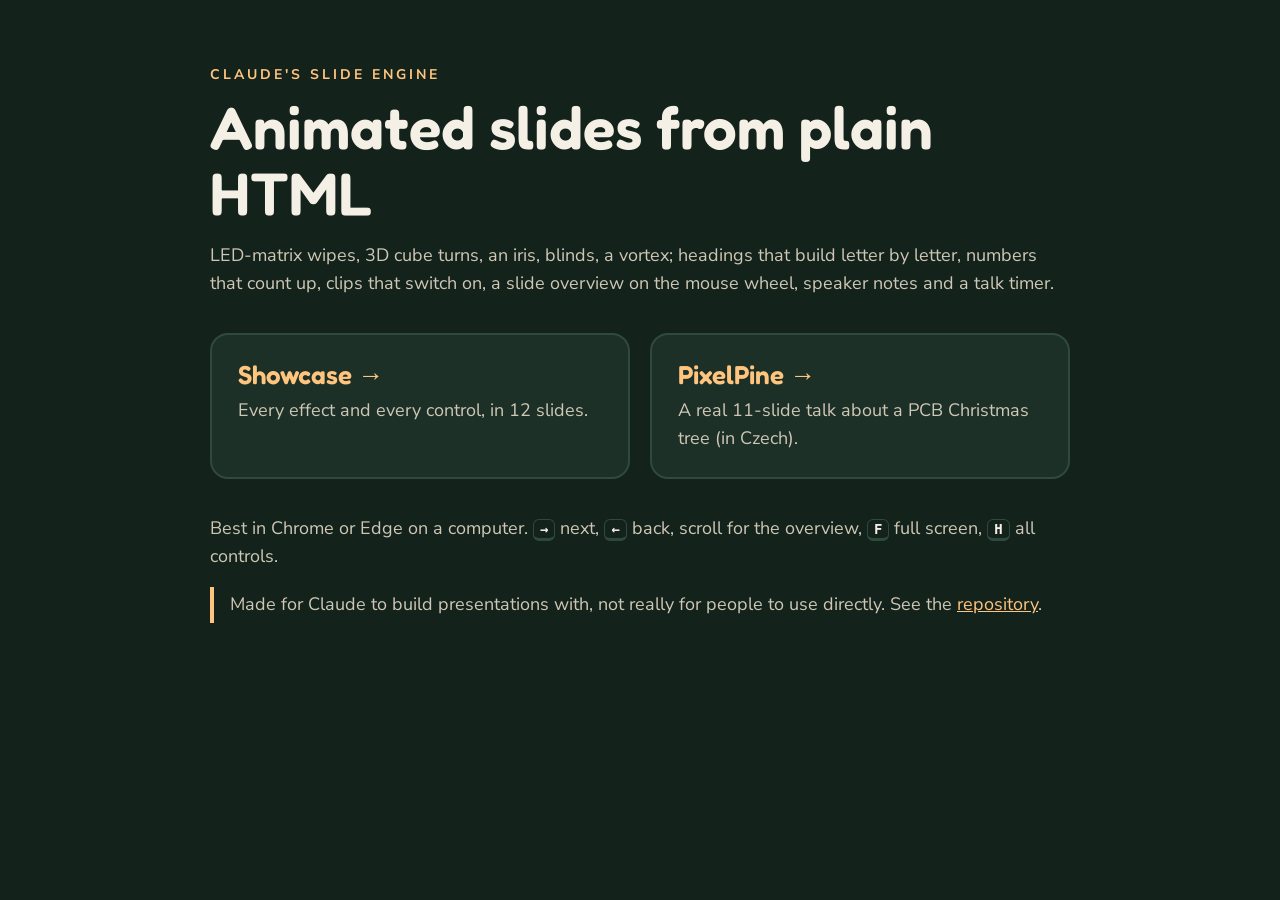
==== index.html @ ccc9bb26 "Claude's Slide Engine: animated HTML decks for Claude to build Engine (engine.js/css), single-file p" ====
<!doctype html>
<html lang="en">
<head>
<meta charset="utf-8">
<meta name="viewport" content="width=device-width, initial-scale=1">
<title>Claude's Slide Engine</title>
<link rel="stylesheet" href="https://fonts.googleapis.com/css2?family=Fredoka:wght@600&family=Nunito+Sans:wght@400;700&display=swap">
<style>
  :root { --bg: #13221b; --fg: #f5f0e6; --muted: #cfc7b6; --card: #1c3027; --line: #2f4a3d; --accent: #ffc47d; }
  * { box-sizing: border-box; }
  body { margin: 0; min-height: 100vh; background: var(--bg); color: var(--fg); font: 18px/1.55 'Nunito Sans', Arial, sans-serif;
    display: flex; justify-content: center; padding: 64px 16px; }
  main { max-width: 860px; width: 100%; }
  h1 { font: 600 clamp(36px, 7vw, 60px)/1.1 Fredoka, Arial, sans-serif; margin: 0 0 16px; }
  .kicker { color: var(--accent); font-weight: 700; letter-spacing: 3px; text-transform: uppercase; font-size: 14px; margin: 0 0 8px; }
  p { color: var(--muted); margin: 0 0 16px; }
  .cards { display: grid; grid-template-columns: repeat(auto-fit, minmax(260px, 1fr)); gap: 20px; margin: 36px 0; }
  a.card { display: block; background: var(--card); border: 2px solid var(--line); border-radius: 18px; padding: 24px 26px; color: var(--fg);
    text-decoration: none; transition: border-color .2s, transform .2s; }
  a.card:hover { border-color: var(--accent); transform: translateY(-3px); }
  a.card b { display: block; font: 600 26px Fredoka, Arial, sans-serif; color: var(--accent); margin-bottom: 6px; }
  a.card span { color: var(--muted); }
  .note { border-left: 4px solid var(--accent); padding: 4px 0 4px 16px; }
  a { color: var(--accent); }
  kbd { font: 700 14px Consolas, monospace; border: 1px solid var(--line); border-bottom-width: 3px; border-radius: 6px; padding: 1px 6px; color: var(--fg); }
</style>
</head>
<body>
<main>
  <p class="kicker">Claude's Slide Engine</p>
  <h1>Animated slides from plain HTML</h1>
  <p>LED-matrix wipes, 3D cube turns, an iris, blinds, a vortex; headings that build letter by letter, numbers that count
    up, clips that switch on, a slide overview on the mouse wheel, speaker notes and a talk timer.</p>
  <div class="cards">
    <a class="card" href="demo/showcase/deck.html"><b>Showcase →</b><span>Every effect and every control, in 12 slides.</span></a>
    <a class="card" href="demo/PixelPine-demo/deck.html"><b>PixelPine →</b><span>A real 11-slide talk about a PCB Christmas tree (in Czech).</span></a>
  </div>
  <p>Best in Chrome or Edge on a computer. <kbd>→</kbd> next, <kbd>←</kbd> back, scroll for the overview, <kbd>F</kbd> full screen,
    <kbd>H</kbd> all controls.</p>
  <p class="note">Made for Claude to build presentations with, not really for people to use directly.
    See the <a href="https://github.com/machmar/ClaudesSlideEngine">repository</a>.</p>
</main>
</body>
</html>
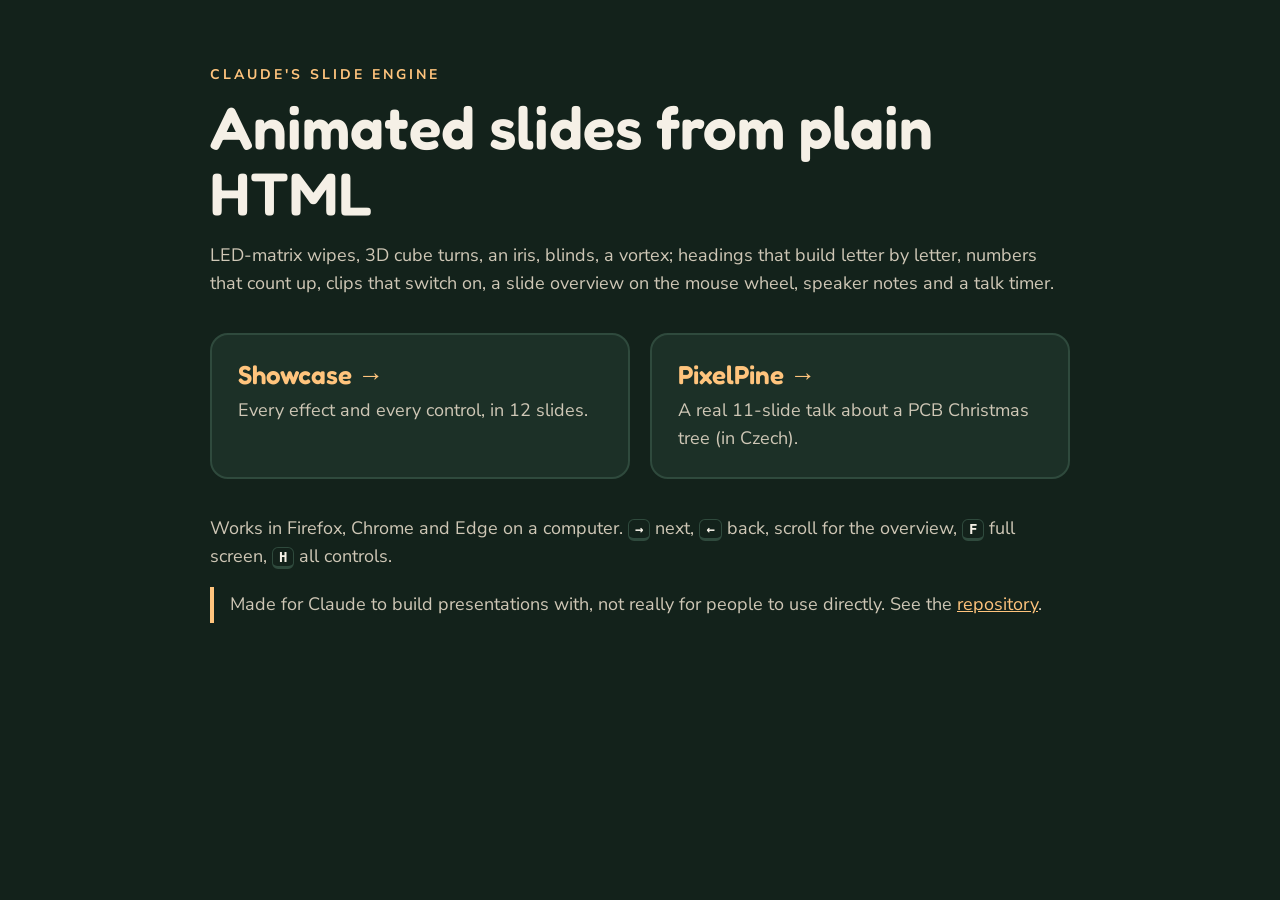
==== commit 28afd25f: "Docs: Firefox is supported (it's what the author presents with) Co-Authored-By: Claude Opus 5.5 <nor" ====
--- a/index.html
+++ b/index.html
@@ -35,7 +35,7 @@
     <a class="card" href="demo/showcase/deck.html"><b>Showcase →</b><span>Every effect and every control, in 12 slides.</span></a>
     <a class="card" href="demo/PixelPine-demo/deck.html"><b>PixelPine →</b><span>A real 11-slide talk about a PCB Christmas tree (in Czech).</span></a>
   </div>
-  <p>Best in Chrome or Edge on a computer. <kbd>→</kbd> next, <kbd>←</kbd> back, scroll for the overview, <kbd>F</kbd> full screen,
+  <p>Works in Firefox, Chrome and Edge on a computer. <kbd>→</kbd> next, <kbd>←</kbd> back, scroll for the overview, <kbd>F</kbd> full screen,
     <kbd>H</kbd> all controls.</p>
   <p class="note">Made for Claude to build presentations with, not really for people to use directly.
     See the <a href="https://github.com/machmar/ClaudesSlideEngine">repository</a>.</p>
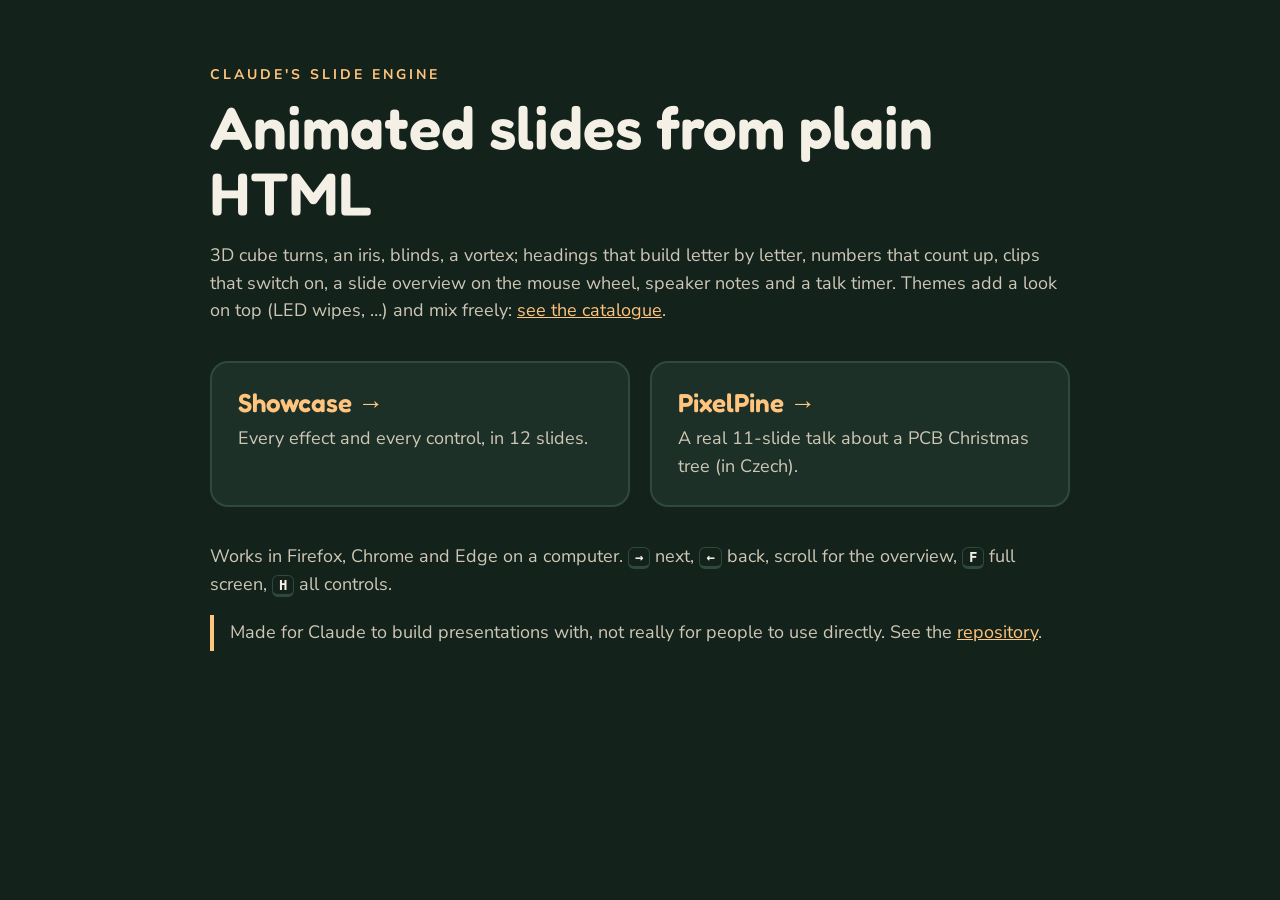
==== commit f5f150af: "Theme system: neutral core, themes/ with catalogue, pixelpine theme - engine.js: theme API (window.s" ====
--- a/index.html
+++ b/index.html
@@ -29,8 +29,9 @@
 <main>
   <p class="kicker">Claude's Slide Engine</p>
   <h1>Animated slides from plain HTML</h1>
-  <p>LED-matrix wipes, 3D cube turns, an iris, blinds, a vortex; headings that build letter by letter, numbers that count
-    up, clips that switch on, a slide overview on the mouse wheel, speaker notes and a talk timer.</p>
+  <p>3D cube turns, an iris, blinds, a vortex; headings that build letter by letter, numbers that count up, clips that
+    switch on, a slide overview on the mouse wheel, speaker notes and a talk timer. Themes add a look on top (LED wipes,
+    …) and mix freely: <a href="https://github.com/machmar/ClaudesSlideEngine/tree/main/themes">see the catalogue</a>.</p>
   <div class="cards">
     <a class="card" href="demo/showcase/deck.html"><b>Showcase →</b><span>Every effect and every control, in 12 slides.</span></a>
     <a class="card" href="demo/PixelPine-demo/deck.html"><b>PixelPine →</b><span>A real 11-slide talk about a PCB Christmas tree (in Czech).</span></a>
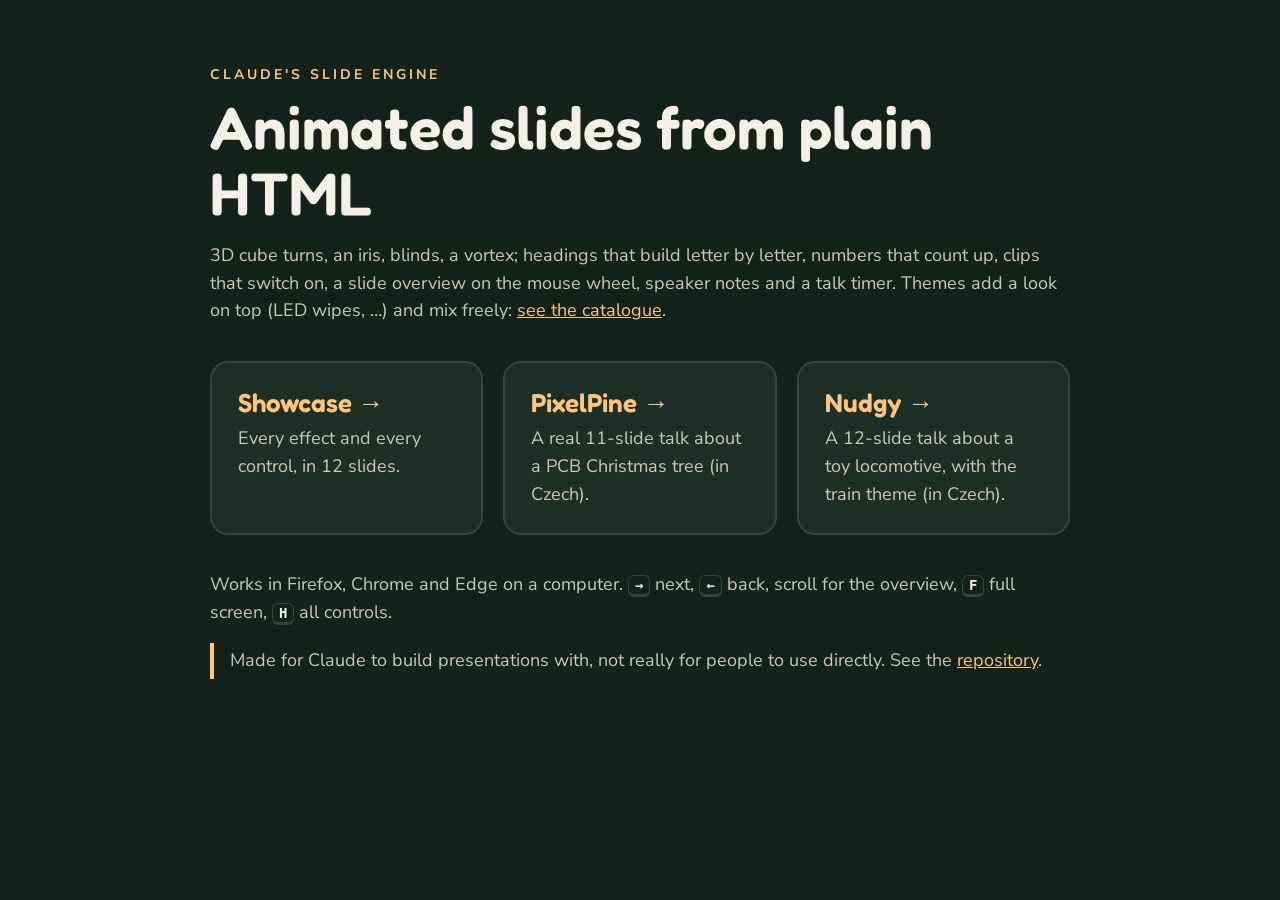
==== commit 2d219f37: "Add the train theme and the Nudgy talk as its demo - themes/train: transitions train, track, steam, " ====
--- a/index.html
+++ b/index.html
@@ -35,6 +35,7 @@
   <div class="cards">
     <a class="card" href="demo/showcase/deck.html"><b>Showcase →</b><span>Every effect and every control, in 12 slides.</span></a>
     <a class="card" href="demo/PixelPine-demo/deck.html"><b>PixelPine →</b><span>A real 11-slide talk about a PCB Christmas tree (in Czech).</span></a>
+    <a class="card" href="demo/Nudgy-demo/deck.html"><b>Nudgy →</b><span>A 12-slide talk about a toy locomotive, with the train theme (in Czech).</span></a>
   </div>
   <p>Works in Firefox, Chrome and Edge on a computer. <kbd>→</kbd> next, <kbd>←</kbd> back, scroll for the overview, <kbd>F</kbd> full screen,
     <kbd>H</kbd> all controls.</p>
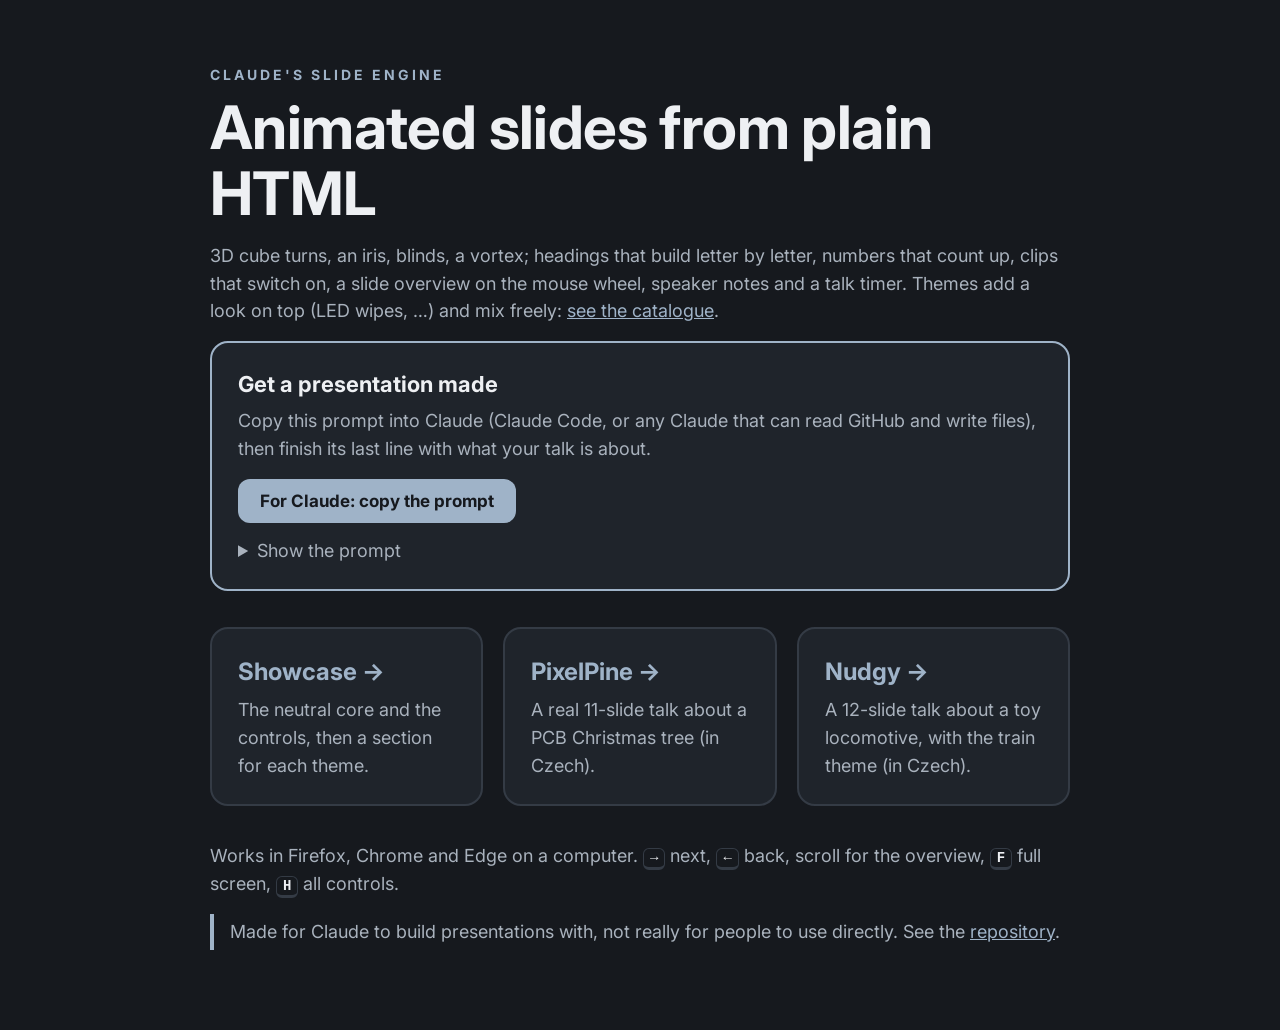
==== commit 0b794754: ""For Claude" button: copy a starting prompt from the landing page - index.html: a "Get a presentatio" ====
--- a/index.html
+++ b/index.html
@@ -4,25 +4,39 @@
 <meta charset="utf-8">
 <meta name="viewport" content="width=device-width, initial-scale=1">
 <title>Claude's Slide Engine</title>
-<link rel="stylesheet" href="https://fonts.googleapis.com/css2?family=Fredoka:wght@600&family=Nunito+Sans:wght@400;700&display=swap">
+<link rel="stylesheet" href="https://fonts.googleapis.com/css2?family=Inter:wght@400;600;700&display=swap">
 <style>
-  :root { --bg: #13221b; --fg: #f5f0e6; --muted: #cfc7b6; --card: #1c3027; --line: #2f4a3d; --accent: #ffc47d; }
+  :root { --bg: #16191e; --fg: #eef0f3; --muted: #a9b2bd; --card: #1f242b; --line: #343b45; --accent: #9fb3c8; --ok: #8fd19e; }
   * { box-sizing: border-box; }
-  body { margin: 0; min-height: 100vh; background: var(--bg); color: var(--fg); font: 18px/1.55 'Nunito Sans', Arial, sans-serif;
+  body { margin: 0; min-height: 100vh; background: var(--bg); color: var(--fg); font: 18px/1.55 Inter, Arial, sans-serif;
     display: flex; justify-content: center; padding: 64px 16px; }
   main { max-width: 860px; width: 100%; }
-  h1 { font: 600 clamp(36px, 7vw, 60px)/1.1 Fredoka, Arial, sans-serif; margin: 0 0 16px; }
+  h1 { font: 700 clamp(36px, 7vw, 60px)/1.1 Inter, Arial, sans-serif; letter-spacing: -.01em; margin: 0 0 16px; }
   .kicker { color: var(--accent); font-weight: 700; letter-spacing: 3px; text-transform: uppercase; font-size: 14px; margin: 0 0 8px; }
   p { color: var(--muted); margin: 0 0 16px; }
-  .cards { display: grid; grid-template-columns: repeat(auto-fit, minmax(260px, 1fr)); gap: 20px; margin: 36px 0; }
+  .cards { display: grid; grid-template-columns: repeat(auto-fit, minmax(240px, 1fr)); gap: 20px; margin: 36px 0; }
   a.card { display: block; background: var(--card); border: 2px solid var(--line); border-radius: 18px; padding: 24px 26px; color: var(--fg);
     text-decoration: none; transition: border-color .2s, transform .2s; }
   a.card:hover { border-color: var(--accent); transform: translateY(-3px); }
-  a.card b { display: block; font: 600 26px Fredoka, Arial, sans-serif; color: var(--accent); margin-bottom: 6px; }
+  a.card b { display: block; font-size: 24px; color: var(--accent); margin-bottom: 6px; }
   a.card span { color: var(--muted); }
   .note { border-left: 4px solid var(--accent); padding: 4px 0 4px 16px; }
   a { color: var(--accent); }
   kbd { font: 700 14px Consolas, monospace; border: 1px solid var(--line); border-bottom-width: 3px; border-radius: 6px; padding: 1px 6px; color: var(--fg); }
+
+  /* "For Claude": copies the starting prompt */
+  .claude { background: var(--card); border: 2px solid var(--accent); border-radius: 18px; padding: 24px 26px; margin: 0 0 36px; }
+  .claude h2 { font-size: 22px; margin: 0 0 6px; }
+  .claude .row { display: flex; flex-wrap: wrap; align-items: center; gap: 12px 16px; margin-top: 14px; }
+  .claude button { font: 700 17px Inter, Arial, sans-serif; color: var(--bg); background: var(--accent); border: 0; border-radius: 12px;
+    padding: 12px 22px; cursor: pointer; }
+  .claude button:hover { filter: brightness(1.1); }
+  .claude button:focus-visible { outline: 3px solid var(--fg); outline-offset: 2px; }
+  .claude .done { color: var(--ok); font-weight: 600; min-height: 1.5em; }
+  details { margin-top: 14px; }
+  summary { cursor: pointer; color: var(--muted); }
+  #prompt { white-space: pre-wrap; font: 14px/1.55 Consolas, 'Courier New', monospace; color: var(--fg); background: var(--bg);
+    border: 1px solid var(--line); border-radius: 12px; padding: 16px 18px; margin: 10px 0 0; overflow-x: auto; }
 </style>
 </head>
 <body>
@@ -32,8 +46,34 @@
   <p>3D cube turns, an iris, blinds, a vortex; headings that build letter by letter, numbers that count up, clips that
     switch on, a slide overview on the mouse wheel, speaker notes and a talk timer. Themes add a look on top (LED wipes,
     …) and mix freely: <a href="https://github.com/machmar/ClaudesSlideEngine/tree/main/themes">see the catalogue</a>.</p>
+
+  <section class="claude" aria-labelledby="fc">
+    <h2 id="fc">Get a presentation made</h2>
+    <p>Copy this prompt into Claude (Claude Code, or any Claude that can read GitHub and write files), then finish its
+      last line with what your talk is about.</p>
+    <div class="row">
+      <button type="button" id="copy">For Claude: copy the prompt</button>
+      <span class="done" id="done" role="status" aria-live="polite"></span>
+    </div>
+    <details>
+      <summary>Show the prompt</summary>
+<pre id="prompt">Make me a presentation with Claude's Slide Engine: https://github.com/machmar/ClaudesSlideEngine
+
+1. Get the repository (clone or download it next to my material) and read its CLAUDE.md first. Follow it step by step.
+2. If I don't say it below, ask me how long the talk is, who it is for and in which language it should be.
+3. Use only real material: the files, pictures and numbers I give you or point you to. Never invent images, numbers or quotes.
+4. Before writing slides, show me an outline with one line per slide and wait for my OK.
+5. Look in RECIPES.md for how each kind of slide was solved before, and in themes/README.md for the themes that exist.
+6. Make a theme for this presentation, built from its subject, and mix in existing themes where they fit.
+7. Check every slide in a browser, run tools/check-deck.js, then build one HTML file with build.py and tell me where it is.
+8. At the end, add what you solved in a new way to RECIPES.md. If the theme is different enough from the existing ones, offer to send it to the repository as a pull request.
+
+The presentation is about: </pre>
+    </details>
+  </section>
+
   <div class="cards">
-    <a class="card" href="demo/showcase/deck.html"><b>Showcase →</b><span>Every effect and every control, in 12 slides.</span></a>
+    <a class="card" href="demo/showcase/deck.html"><b>Showcase →</b><span>The neutral core and the controls, then a section for each theme.</span></a>
     <a class="card" href="demo/PixelPine-demo/deck.html"><b>PixelPine →</b><span>A real 11-slide talk about a PCB Christmas tree (in Czech).</span></a>
     <a class="card" href="demo/Nudgy-demo/deck.html"><b>Nudgy →</b><span>A 12-slide talk about a toy locomotive, with the train theme (in Czech).</span></a>
   </div>
@@ -42,5 +82,19 @@
   <p class="note">Made for Claude to build presentations with, not really for people to use directly.
     See the <a href="https://github.com/machmar/ClaudesSlideEngine">repository</a>.</p>
 </main>
+<script>
+  const btn = document.getElementById('copy'), done = document.getElementById('done'), text = document.getElementById('prompt').textContent;
+  btn.addEventListener('click', async () => {
+    let ok = false;
+    try { await navigator.clipboard.writeText(text); ok = true; } catch (e) {
+      const t = document.createElement('textarea'); t.value = text; t.style.position = 'fixed'; t.style.opacity = '0';
+      document.body.appendChild(t); t.select();
+      try { ok = document.execCommand('copy'); } catch (e2) {}
+      t.remove();
+    }
+    done.textContent = ok ? 'Copied. Paste it into Claude and finish the last line.' : 'Copy failed: open "Show the prompt" and copy it by hand.';
+    if (!ok) document.querySelector('details').open = true;
+  });
+</script>
 </body>
 </html>
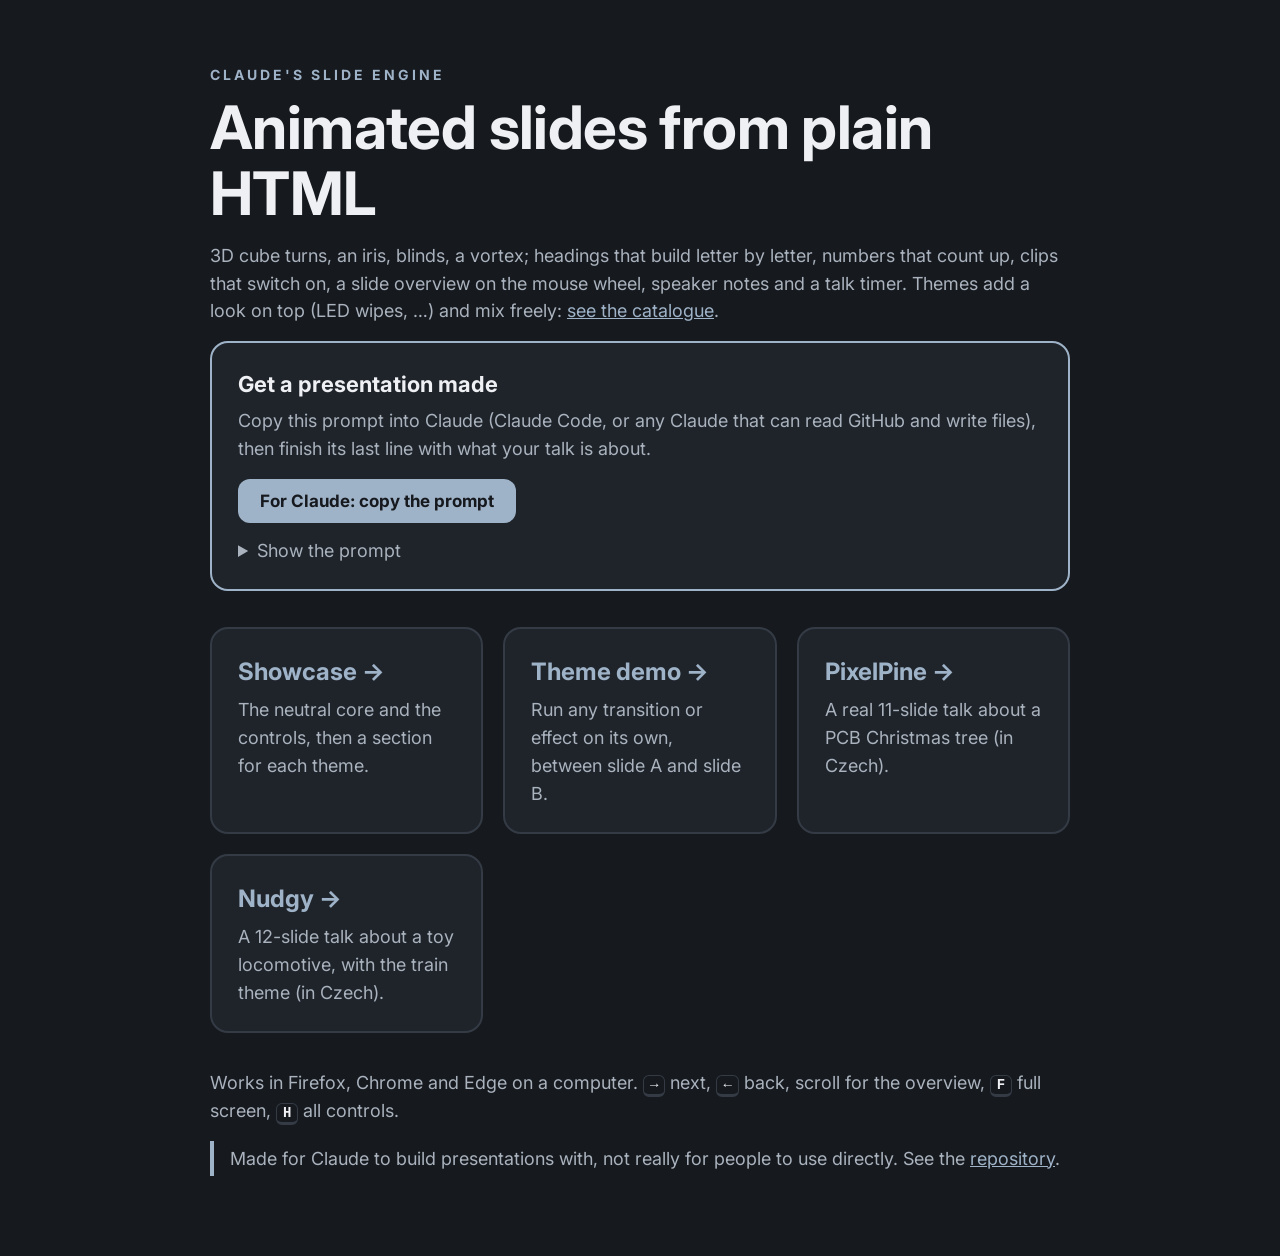
==== commit d8511b9f: "Theme demo: run any transition or effect between slide A and slide B - themes/demo.html: a list of e" ====
--- a/index.html
+++ b/index.html
@@ -74,6 +74,7 @@
 
   <div class="cards">
     <a class="card" href="demo/showcase/deck.html"><b>Showcase →</b><span>The neutral core and the controls, then a section for each theme.</span></a>
+    <a class="card" href="themes/demo.html"><b>Theme demo →</b><span>Run any transition or effect on its own, between slide A and slide B.</span></a>
     <a class="card" href="demo/PixelPine-demo/deck.html"><b>PixelPine →</b><span>A real 11-slide talk about a PCB Christmas tree (in Czech).</span></a>
     <a class="card" href="demo/Nudgy-demo/deck.html"><b>Nudgy →</b><span>A 12-slide talk about a toy locomotive, with the train theme (in Czech).</span></a>
   </div>
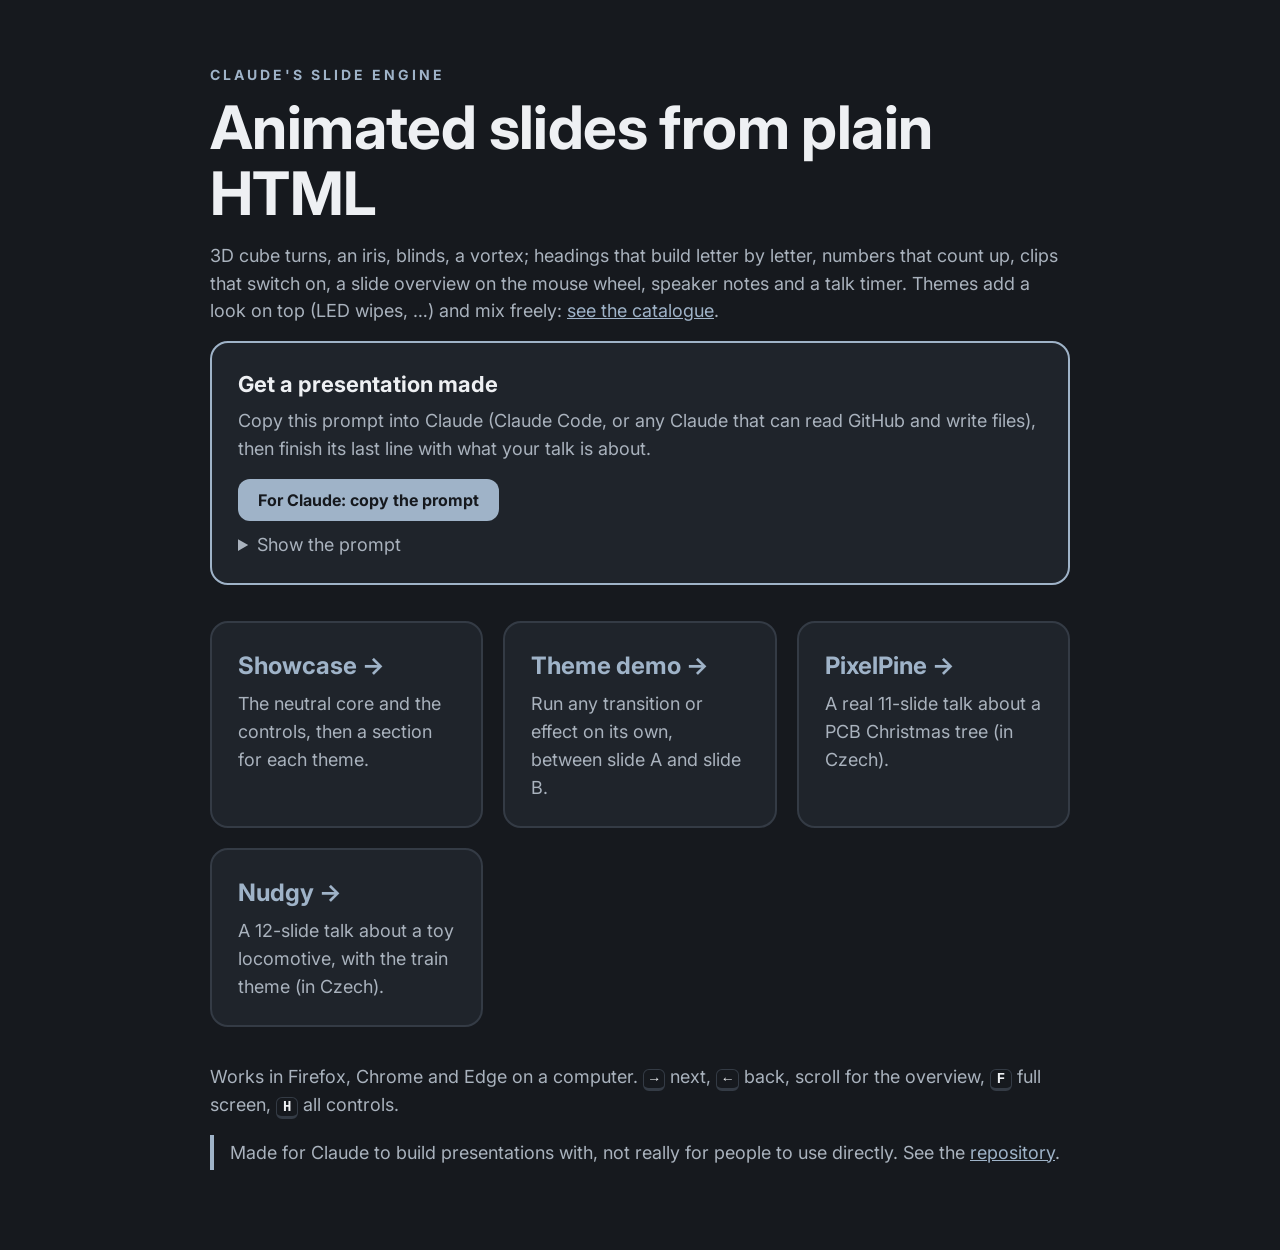
==== commit 36feb25c: ""For Claude" button on the theme demo too, from one shared script for-claude.js holds the prompt and" ====
--- a/index.html
+++ b/index.html
@@ -27,16 +27,7 @@
   /* "For Claude": copies the starting prompt */
   .claude { background: var(--card); border: 2px solid var(--accent); border-radius: 18px; padding: 24px 26px; margin: 0 0 36px; }
   .claude h2 { font-size: 22px; margin: 0 0 6px; }
-  .claude .row { display: flex; flex-wrap: wrap; align-items: center; gap: 12px 16px; margin-top: 14px; }
-  .claude button { font: 700 17px Inter, Arial, sans-serif; color: var(--bg); background: var(--accent); border: 0; border-radius: 12px;
-    padding: 12px 22px; cursor: pointer; }
-  .claude button:hover { filter: brightness(1.1); }
-  .claude button:focus-visible { outline: 3px solid var(--fg); outline-offset: 2px; }
-  .claude .done { color: var(--ok); font-weight: 600; min-height: 1.5em; }
-  details { margin-top: 14px; }
-  summary { cursor: pointer; color: var(--muted); }
-  #prompt { white-space: pre-wrap; font: 14px/1.55 Consolas, 'Courier New', monospace; color: var(--fg); background: var(--bg);
-    border: 1px solid var(--line); border-radius: 12px; padding: 16px 18px; margin: 10px 0 0; overflow-x: auto; }
+  .claude [data-for-claude] { margin-top: 14px; }
 </style>
 </head>
 <body>
@@ -51,25 +42,7 @@
     <h2 id="fc">Get a presentation made</h2>
     <p>Copy this prompt into Claude (Claude Code, or any Claude that can read GitHub and write files), then finish its
       last line with what your talk is about.</p>
-    <div class="row">
-      <button type="button" id="copy">For Claude: copy the prompt</button>
-      <span class="done" id="done" role="status" aria-live="polite"></span>
-    </div>
-    <details>
-      <summary>Show the prompt</summary>
-<pre id="prompt">Make me a presentation with Claude's Slide Engine: https://github.com/machmar/ClaudesSlideEngine
-
-1. Get the repository (clone or download it next to my material) and read its CLAUDE.md first. Follow it step by step.
-2. If I don't say it below, ask me how long the talk is, who it is for and in which language it should be.
-3. Use only real material: the files, pictures and numbers I give you or point you to. Never invent images, numbers or quotes.
-4. Before writing slides, show me an outline with one line per slide and wait for my OK.
-5. Look in RECIPES.md for how each kind of slide was solved before, and in themes/README.md for the themes that exist.
-6. Make a theme for this presentation, built from its subject, and mix in existing themes where they fit.
-7. Check every slide in a browser, run tools/check-deck.js, then build one HTML file with build.py and tell me where it is.
-8. At the end, add what you solved in a new way to RECIPES.md. If the theme is different enough from the existing ones, offer to send it to the repository as a pull request.
-
-The presentation is about: </pre>
-    </details>
+    <div data-for-claude></div>
   </section>
 
   <div class="cards">
@@ -83,19 +56,6 @@
   <p class="note">Made for Claude to build presentations with, not really for people to use directly.
     See the <a href="https://github.com/machmar/ClaudesSlideEngine">repository</a>.</p>
 </main>
-<script>
-  const btn = document.getElementById('copy'), done = document.getElementById('done'), text = document.getElementById('prompt').textContent;
-  btn.addEventListener('click', async () => {
-    let ok = false;
-    try { await navigator.clipboard.writeText(text); ok = true; } catch (e) {
-      const t = document.createElement('textarea'); t.value = text; t.style.position = 'fixed'; t.style.opacity = '0';
-      document.body.appendChild(t); t.select();
-      try { ok = document.execCommand('copy'); } catch (e2) {}
-      t.remove();
-    }
-    done.textContent = ok ? 'Copied. Paste it into Claude and finish the last line.' : 'Copy failed: open "Show the prompt" and copy it by hand.';
-    if (!ok) document.querySelector('details').open = true;
-  });
-</script>
+<script src="for-claude.js"></script>
 </body>
 </html>
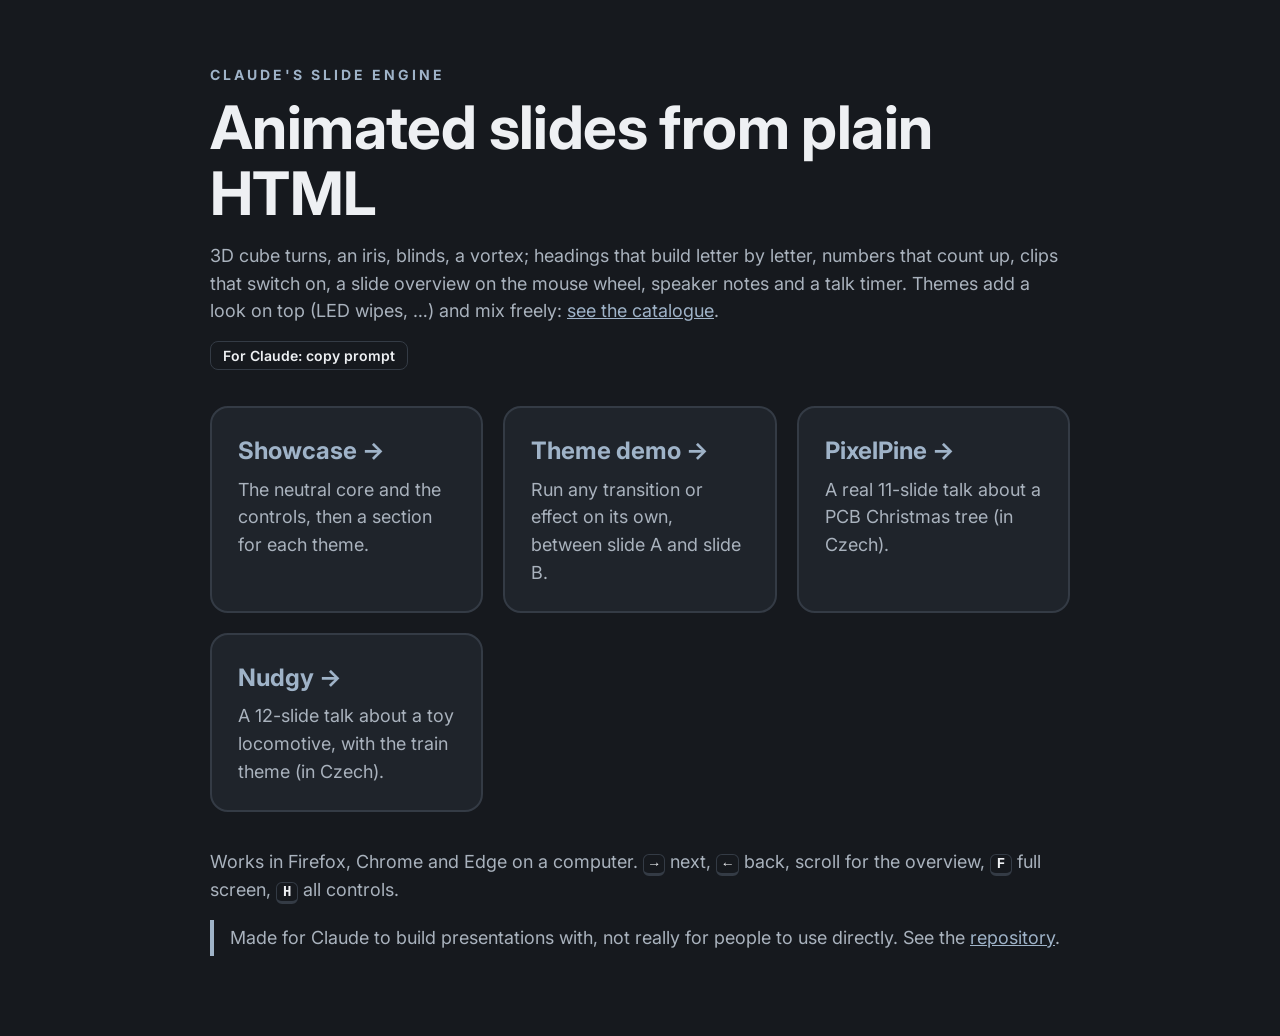
==== commit 891444b9: ""For Claude": a small button on the start page only The prompt box is gone: the start page has one s" ====
--- a/index.html
+++ b/index.html
@@ -24,10 +24,6 @@
   a { color: var(--accent); }
   kbd { font: 700 14px Consolas, monospace; border: 1px solid var(--line); border-bottom-width: 3px; border-radius: 6px; padding: 1px 6px; color: var(--fg); }
 
-  /* "For Claude": copies the starting prompt */
-  .claude { background: var(--card); border: 2px solid var(--accent); border-radius: 18px; padding: 24px 26px; margin: 0 0 36px; }
-  .claude h2 { font-size: 22px; margin: 0 0 6px; }
-  .claude [data-for-claude] { margin-top: 14px; }
 </style>
 </head>
 <body>
@@ -38,12 +34,7 @@
     switch on, a slide overview on the mouse wheel, speaker notes and a talk timer. Themes add a look on top (LED wipes,
     …) and mix freely: <a href="https://github.com/machmar/ClaudesSlideEngine/tree/main/themes">see the catalogue</a>.</p>
 
-  <section class="claude" aria-labelledby="fc">
-    <h2 id="fc">Get a presentation made</h2>
-    <p>Copy this prompt into Claude (Claude Code, or any Claude that can read GitHub and write files), then finish its
-      last line with what your talk is about.</p>
-    <div data-for-claude></div>
-  </section>
+  <div data-for-claude></div>
 
   <div class="cards">
     <a class="card" href="demo/showcase/deck.html"><b>Showcase →</b><span>The neutral core and the controls, then a section for each theme.</span></a>
